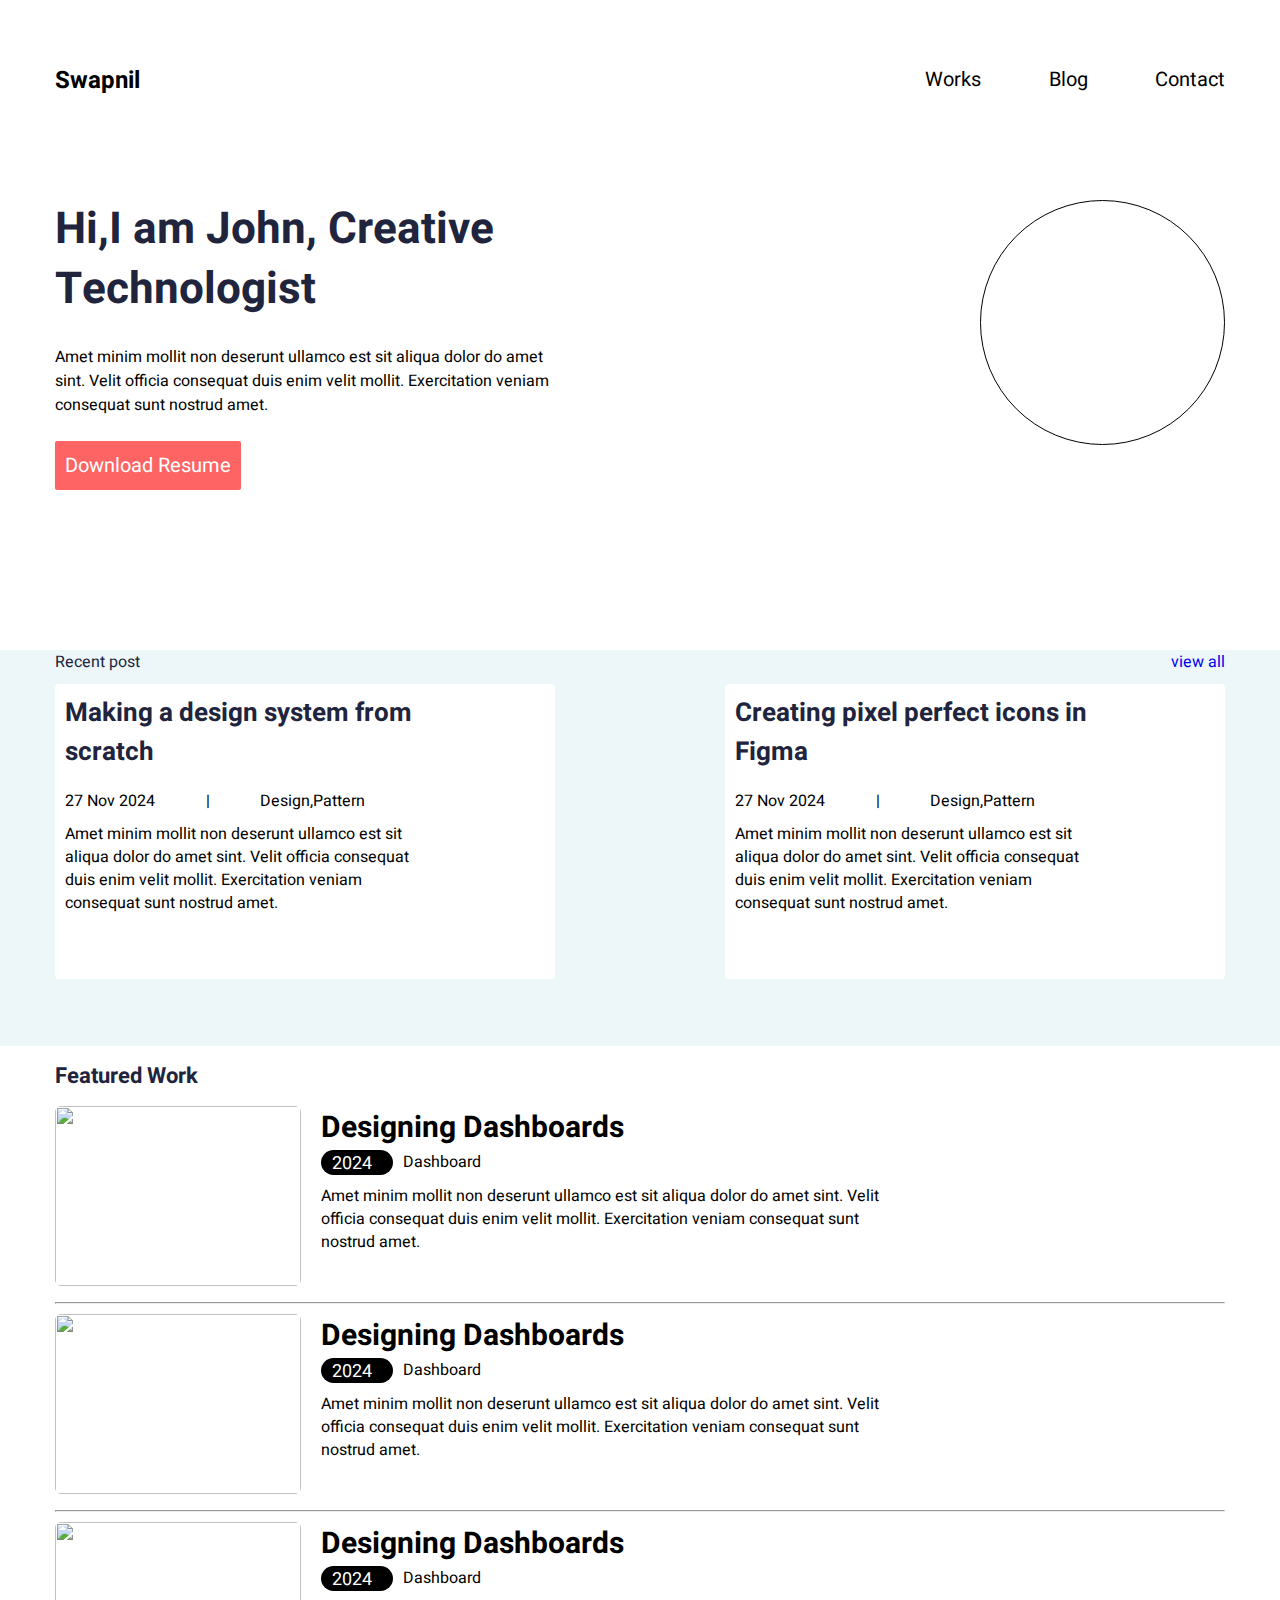
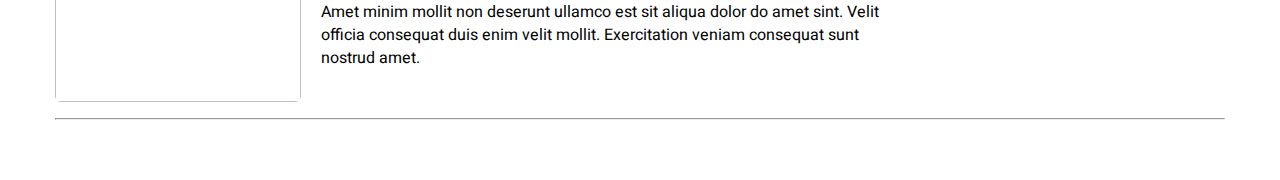
==== Assignment2/index.html @ c5587841 "added" ====
<!DOCTYPE html>
<html lang="en">
  <head>
    <meta charset="UTF-8" />
    <meta name="viewport" content="width=device-width, initial-scale=1.0" />
    <title>Assignment2</title>
    <link rel="stylesheet" href="CSS/style.css" />
    <link rel="preconnect" href="https://fonts.googleapis.com" />
    <link rel="preconnect" href="https://fonts.gstatic.com" crossorigin />
    <link
      href="https://fonts.googleapis.com/css2?family=DM+Sans:ital,opsz,wght@0,9..40,100..1000;1,9..40,100..1000&family=Heebo:wght@100..900&family=Lato:wght@400;700&family=Montserrat:ital,wght@0,100..900;1,100..900&family=Open+Sans:ital,wght@0,300..800;1,300..800&family=Poppins:wght@300;400;600;700&display=swap"
      rel="stylesheet"
    />
  </head>
  <body>
    <header class="header">
      <div class="left-header">
        <h2>Swapnil</h2>
      </div>

      <div class="right-header">
        <ul>
          <li><a href="#">Works</a></li>
          <li><a href="#">Blog</a></li>
          <li><a href="#">Contact</a></li>
        </ul>
      </div>
    </header>

    <main class="main">
      <div class="first-main">
        <div class="content">
          <h2 class="intro">Hi,I am John, Creative Technologist</h2>

          <p>
            Amet minim mollit non deserunt ullamco est sit aliqua dolor do amet
            sint. Velit officia consequat duis enim velit mollit. Exercitation
            veniam consequat sunt nostrud amet.
          </p>
          <a href="#" download="file.pdf">Download Resume</a>
        </div>

        <div class="img-container"></div>
      </div>

      <div class="second-main">
        <div class="second1">
          <ul>
            <li><a href="#" class="recent">Recent post</a></li>
            <li><a href="#">view all</a></li>
          </ul>
        </div>

        <div class="second2">
          <div class="design-system">
            <h2>Making a design system from scratch</h2>

            <div class="date">
              <ul>
                <li>27 Nov 2024</li>
                <li>|</li>
                <li>Design,Pattern</li>
              </ul>
            </div>

            <p>
              Amet minim mollit non deserunt ullamco est sit aliqua dolor do
              amet sint. Velit officia consequat duis enim velit mollit.
              Exercitation veniam consequat sunt nostrud amet.
            </p>
          </div>

          <div class="perfect-icon">
            <h2>Creating pixel perfect icons in Figma</h2>

            <div class="date">
              <ul>
                <li>27 Nov 2024</li>
                <li>|</li>
                <li>Design,Pattern</li>
              </ul>
            </div>

            <p>
              Amet minim mollit non deserunt ullamco est sit aliqua dolor do
              amet sint. Velit officia consequat duis enim velit mollit.
              Exercitation veniam consequat sunt nostrud amet.
            </p>
          </div>
        </div>
      </div>

      <div class="third-main">
        <h3>Featured Work</h3>

        <div class="third1">
          <img src="" alt="" />

          <div class="third11">
            <h2>Designing Dashboards</h2>

            <ul>
              <li class="year">2024</li>
              <li>Dashboard</li>
            </ul>

            <p>
              Amet minim mollit non deserunt ullamco est sit aliqua dolor do
              amet sint. Velit officia consequat duis enim velit mollit.
              Exercitation veniam consequat sunt nostrud amet.
            </p>
          </div>
        </div>

        <hr />

        <div class="third1">
          <img src="" alt="" />

          <div class="third11">
            <h2>Designing Dashboards</h2>

            <ul>
              <li class="year">2024</li>
              <li>Dashboard</li>
            </ul>

            <p>
              Amet minim mollit non deserunt ullamco est sit aliqua dolor do
              amet sint. Velit officia consequat duis enim velit mollit.
              Exercitation veniam consequat sunt nostrud amet.
            </p>
          </div>
        </div>

        <hr />

        <div class="third1">
          <img src="" alt="" />

          <div class="third11">
            <h2>Designing Dashboards</h2>

            <ul>
              <li class="year">2024</li>
              <li>Dashboard</li>
            </ul>

            <p>
              Amet minim mollit non deserunt ullamco est sit aliqua dolor do
              amet sint. Velit officia consequat duis enim velit mollit.
              Exercitation veniam consequat sunt nostrud amet.
            </p>
          </div>
        </div>

        <hr />
      </div>

      <div class="logos">
        <a href="Image/fb.png"></a>
        <a href="Image/Group.png"></a>
        <a href="Image/insta.png"></a>
        <a href="Image/Linkedin.png"></a>
      </div>
    </main>
  </body>
</html>
---- Assignment2/CSS/style.css ----
* {
  margin: 0;
  padding: 0;
  font-family: "Heebo", sans-serif;
}

.header {
  display: flex;
  width: 1170px;
  height: 40px;
  margin: 60px auto;
  justify-content: space-between;
  align-items: center;
  margin-bottom: 100px;
}

a {
  text-decoration: none;
}

li {
  list-style-type: none;
}

.left-header {
  display: flex;
}

.right-header {
  ul {
    width: 300px;
    display: flex;
    justify-content: space-between;
  }

  a {
    width: 57px;
    height: 43px;
    color: #000000;
    font-size: 20px;
    line-height: 30px;
  }
}

.main {
  /* width: 1170px; */
  margin: 60px auto;
}

.first-main {
  width: 1170px;
  display: flex;
  flex-direction: row;
  justify-content: space-between;
  margin: 0 auto;
  height: 50vh;
}

.content {
  width: 506px;
  height: 105px;

  .intro {
    width: 506px;
    height: 105px;
    line-height: 60px;
    font-size: 44px;
    color: #21243d;
    margin-bottom: 40px;
  }

  p {
    width: 497px;
    height: 66px;
    line-height: 24px;
    font-size: 16px;
    columns: #21243d;
    margin-bottom: 40px;
  }

  a {
    background-color: #ff6464;
    width: 167px;
    height: 21px;
    line-height: 30px;
    font-size: 20px;
    border-radius: 2px;
    padding: 10px 10px;
    color: #ffffff;
  }
}

.img-container {
  width: 243px;
  height: 243px;
  border-radius: 50%;
  border: 1px solid black;
  background-image: url("image.jpg");
}

.second-main {
  background-color: #edf7fa;
  height: 396px;
}

.second1 {
  width: 1170px;
  margin: 0 auto;
  margin-bottom: 10px;

  ul {
    display: flex;
    justify-content: space-between;

    .recent {
      color: #21243d;
    }
  }
}

.second2 {
  width: 1170px;
  display: flex;
  justify-content: space-between;
  margin: 0 auto;

  p {
    width: 368px;
    height: 117px;
    line-height: 23px;
    font-size: 16px;
    columns: #21243d;
    margin-bottom: 5px;
    margin: 10px;
  }

  .date ul {
    width: 300px;
    display: flex;
    justify-content: space-between;
    margin-bottom: 10px;
    margin: 10px;
  }

  h2 {
    margin: 10px;
    width: 374px;
    height: 85px;
    font-size: 26px;
    line-height: 39px;
    color: #21243d;
  }
}

.design-system {
  width: 500px;
  height: 295px;
  background-color: #ffffff;
  border-radius: 4px;
}

.perfect-icon {
  width: 500px;
  height: 295px;
  background-color: #ffffff;
  border-radius: 4px;
}

.third-main {
  width: 1170px;
  margin: 0 auto;

  h3 {
    width: 152px;
    height: 60px;
    line-height: 60px;
    font-size: 22px;
    color: #21243d;
  }
}

.third1 {
  display: flex;
  gap: 20px;

  img {
    width: 246px;
    height: 180px;
    border-radius: 6px;
  }
}

.third11 {
  h2 {
    width: 305px;
    height: 44px;
    font-size: 30px;
    line-height: 44px;
  }

  ul {
    display: flex;
    margin-bottom: 10px;
  }

  li {
    padding-right: 10px;
  }

  p {
    width: 580px;
    height: 117px;
    font-size: 16px;
    line-height: 23px;
  }

  .year {
    color: #ffffff;
    background-color: #000000;
    height: 25px;
    width: 62px;
    font-size: 18px;
    border-radius: 16px;
    text-align: center;
    margin-right: 10px;
  }
}

hr {
  margin-bottom: 10px;
}
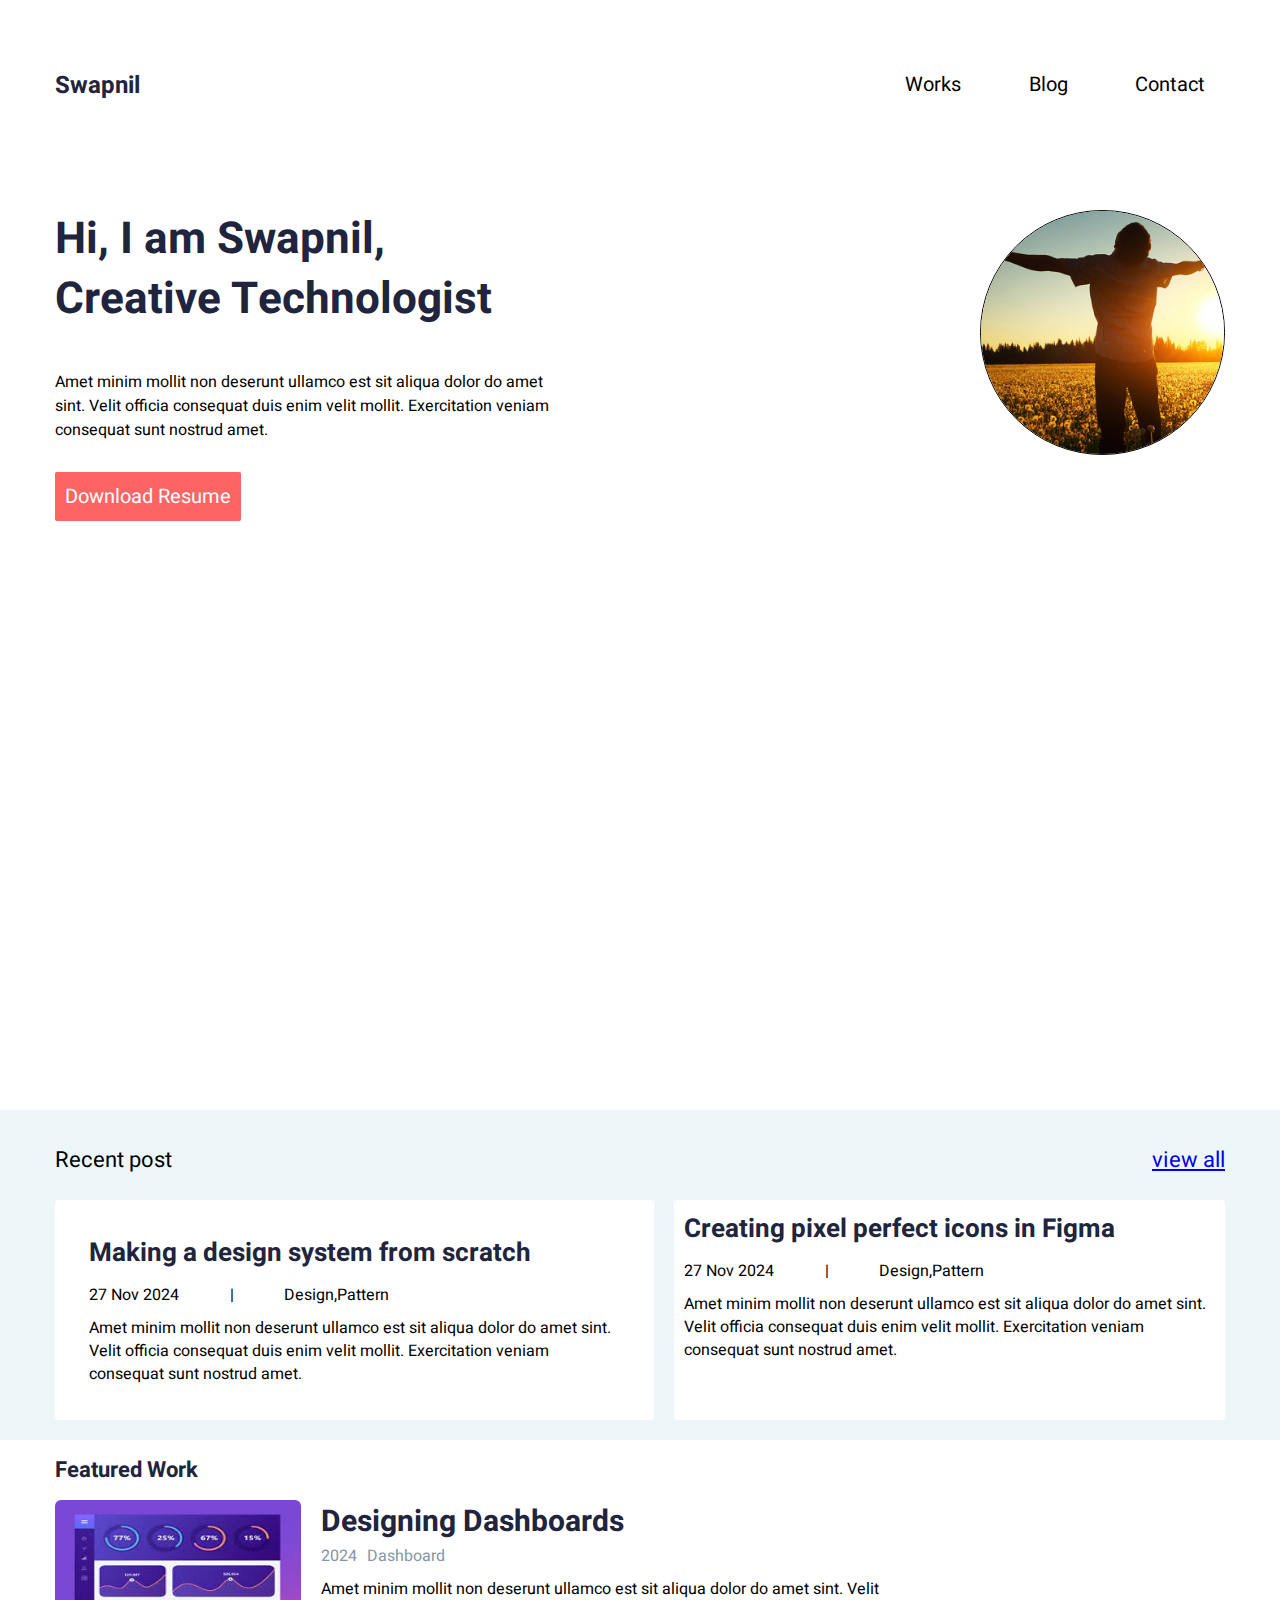
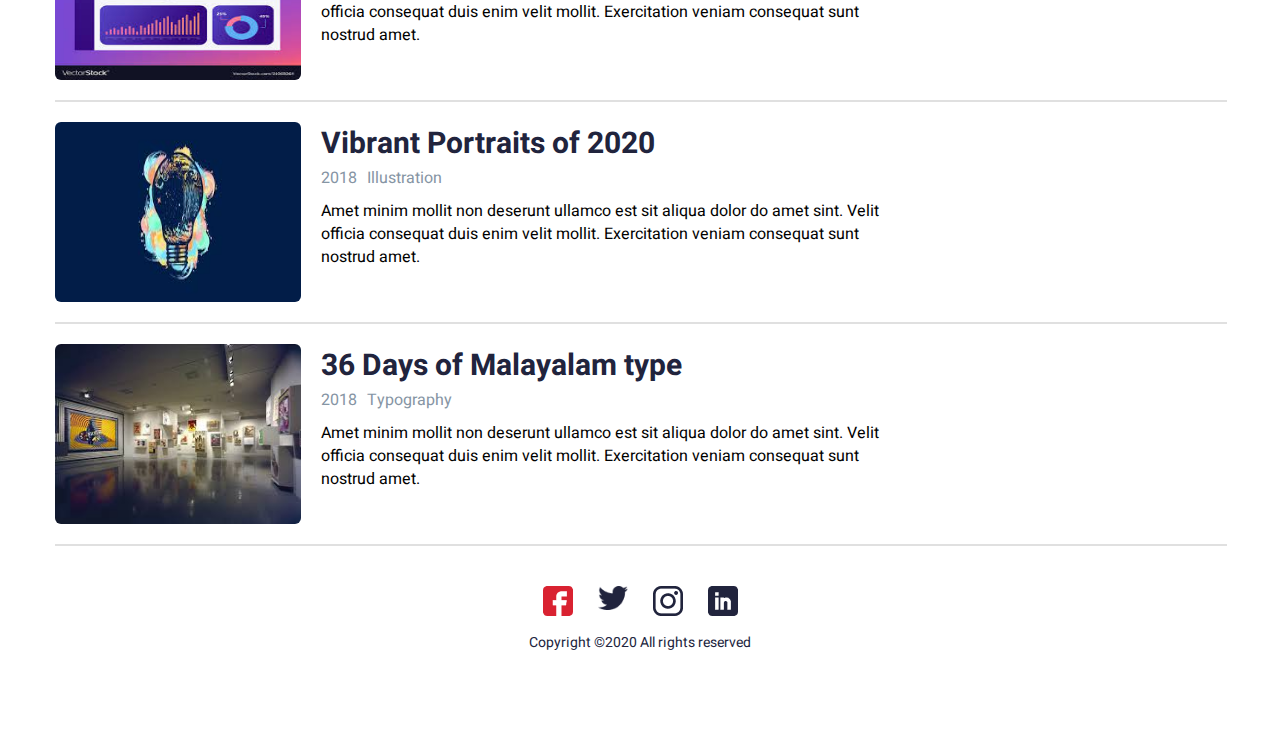
==== commit 6479405a: "changes" ====
--- a/Assignment2/index.html
+++ b/Assignment2/index.html
@@ -4,7 +4,7 @@
     <meta charset="UTF-8" />
     <meta name="viewport" content="width=device-width, initial-scale=1.0" />
     <title>Assignment2</title>
-    <link rel="stylesheet" href="CSS/style.css" />
+    <link rel="stylesheet" href="css/style.css" />
     <link rel="preconnect" href="https://fonts.googleapis.com" />
     <link rel="preconnect" href="https://fonts.gstatic.com" crossorigin />
     <link
@@ -15,7 +15,7 @@
   <body>
     <header class="header">
       <div class="left-header">
-        <h2>Swapnil</h2>
+        <a href="#"><h2>Swapnil</h2></a>
       </div>
 
       <div class="right-header">
@@ -27,10 +27,10 @@
       </div>
     </header>
 
-    <main class="main">
+    <main class="container">
       <div class="first-main">
         <div class="content">
-          <h2 class="intro">Hi,I am John, Creative Technologist</h2>
+          <h2 class="intro">Hi, I am Swapnil, Creative Technologist</h2>
 
           <p>
             Amet minim mollit non deserunt ullamco est sit aliqua dolor do amet
@@ -40,19 +40,19 @@
           <a href="#" download="file.pdf">Download Resume</a>
         </div>
 
-        <div class="img-container"></div>
+        <img src="Image/image.jpg" class="img-container" />
       </div>
 
       <div class="second-main">
         <div class="second1">
           <ul>
-            <li><a href="#" class="recent">Recent post</a></li>
+            <li>Recent post</li>
             <li><a href="#">view all</a></li>
           </ul>
         </div>
 
         <div class="second2">
-          <div class="design-system">
+          <div class="post">
             <h2>Making a design system from scratch</h2>
 
             <div class="date">
@@ -70,7 +70,7 @@
             </p>
           </div>
 
-          <div class="perfect-icon">
+          <div class="post1">
             <h2>Creating pixel perfect icons in Figma</h2>
 
             <div class="date">
@@ -94,9 +94,9 @@
         <h3>Featured Work</h3>
 
         <div class="third1">
-          <img src="" alt="" />
+          <img src="Image/dashboard.jpg" alt="" />
 
-          <div class="third11">
+          <div class="cardinfo">
             <h2>Designing Dashboards</h2>
 
             <ul>
@@ -115,14 +115,14 @@
         <hr />
 
         <div class="third1">
-          <img src="" alt="" />
+          <img src="Image/Illustration.jpg" alt="" />
 
-          <div class="third11">
-            <h2>Designing Dashboards</h2>
+          <div class="cardinfo">
+            <h2>Vibrant Portraits of 2020</h2>
 
             <ul>
-              <li class="year">2024</li>
-              <li>Dashboard</li>
+              <li class="year">2018</li>
+              <li>Illustration</li>
             </ul>
 
             <p>
@@ -136,14 +136,14 @@
         <hr />
 
         <div class="third1">
-          <img src="" alt="" />
+          <img src="Image/Typography.jpg" alt="" />
 
-          <div class="third11">
-            <h2>Designing Dashboards</h2>
+          <div class="cardinfo">
+            <h2>36 Days of Malayalam type</h2>
 
             <ul>
-              <li class="year">2024</li>
-              <li>Dashboard</li>
+              <li class="year">2018</li>
+              <li>Typography</li>
             </ul>
 
             <p>
@@ -157,12 +157,15 @@
         <hr />
       </div>
 
-      <div class="logos">
-        <a href="Image/fb.png"></a>
-        <a href="Image/Group.png"></a>
-        <a href="Image/insta.png"></a>
-        <a href="Image/Linkedin.png"></a>
-      </div>
+      <footer class="footer">
+        <div class="social-icons">
+          <a href="#"><img src="Image/fb.png" alt="Facebook" /></a>
+          <a href="#"><img src="Image/Group.png" alt="Group" /></a>
+          <a href="#"><img src="Image/insta.png" alt="Instagram" /></a>
+          <a href="#"><img src="Image/Linkedin.png" alt="LinkedIn" /></a>
+        </div>
+        <p>Copyright ©2020 All rights reserved</p>
+      </footer>
     </main>
   </body>
 </html>
--- a/Assignment2/css/style.css
+++ b/Assignment2/css/style.css
@@ -0,0 +1,256 @@
+* {
+  margin: 0;
+  padding: 0;
+  font-family: "Heebo", sans-serif;
+}
+
+.header {
+  display: flex;
+  width: 1170px;
+  margin: 60px auto;
+  justify-content: space-between;
+  align-items: center;
+  margin-bottom: 100px;
+}
+
+h2 {
+  color: #21243d;
+}
+
+a {
+  text-decoration: none;
+}
+
+li {
+  list-style-type: none;
+}
+
+.left-header {
+  display: flex;
+}
+
+.right-header ul {
+  width: 300px;
+  display: flex;
+  justify-content: space-between;
+  padding: 10px 20px;
+  gap: 20px;
+}
+
+.right-header a {
+  width: 57px;
+  color: #000000;
+  font-size: 20px;
+  line-height: 30px;
+}
+
+.container {
+  margin: 60px auto;
+}
+
+.first-main {
+  width: 1170px;
+  display: flex;
+  flex-direction: row;
+  justify-content: space-between;
+  margin: 0 auto;
+  height: 100vh;
+}
+
+.content {
+  width: 506px;
+}
+
+.content .intro {
+  width: 506px;
+  line-height: 60px;
+  font-size: 44px;
+  color: #21243d;
+  margin-bottom: 40px;
+}
+
+.content p {
+  width: 497px;
+  line-height: 24px;
+  font-size: 16px;
+  columns: #21243d;
+  margin-bottom: 40px;
+}
+
+.content a {
+  background-color: #ff6464;
+  width: 167px;
+  line-height: 30px;
+  font-size: 20px;
+  border-radius: 2px;
+  padding: 10px 10px;
+  color: #ffffff;
+}
+
+.img-container {
+  width: 243px;
+  height: 243px;
+  border-radius: 50%;
+  border: 1px solid black;
+  object-fit: cover;
+}
+
+.second-main {
+  background-color: #edf7fa;
+  padding: 20px;
+}
+
+.second1 {
+  width: 1170px;
+  margin: 0 auto;
+  margin-bottom: 10px;
+}
+
+.second1 ul .recent {
+  color: #21243d;
+}
+
+.second1 ul {
+  display: flex;
+  justify-content: space-between;
+}
+
+.second1 li a {
+  text-decoration: underline;
+}
+
+.second1 li {
+  font-size: 22px;
+  line-height: 60px;
+}
+
+.second2 {
+  display: flex;
+  margin: 0 auto;
+  gap: 20px;
+  max-width: 1170px;
+}
+
+.second2 p {
+  line-height: 23px;
+  font-size: 16px;
+  columns: #21243d;
+  margin: 10px;
+}
+
+.second2 .date ul {
+  width: 300px;
+  display: flex;
+  justify-content: space-between;
+  margin-bottom: 10px;
+  margin: 10px;
+}
+
+.second2 h2 {
+  margin: 10px;
+  font-size: 26px;
+  line-height: 39px;
+  color: #21243d;
+}
+
+.post {
+  background-color: #ffffff;
+  border-radius: 4px;
+  padding: 24px;
+}
+
+.post1 {
+  background-color: #ffffff;
+  border-radius: 4px;
+}
+
+.third-main {
+  width: 1170px;
+  margin: 0 auto;
+}
+
+.third-main h3 {
+  width: 152px;
+  line-height: 60px;
+  font-size: 22px;
+  color: #21243d;
+}
+
+.third1 {
+  display: flex;
+  gap: 20px;
+}
+
+.third1 img {
+  width: 246px;
+  height: 180px;
+  border-radius: 6px;
+}
+
+.cardinfo h2 {
+  font-size: 30px;
+  line-height: 44px;
+}
+
+.cardinfo ul {
+  display: flex;
+  margin-bottom: 10px;
+}
+
+.cardinfo li {
+  padding-right: 10px;
+  color: #8695a4;
+}
+
+.cardinfo p {
+  width: 580px;
+  font-size: 16px;
+  line-height: 23px;
+}
+
+.cardinfo.year {
+  color: #ffffff;
+  background-color: #000000;
+  width: 62px;
+  font-size: 18px;
+  border-radius: 16px;
+  text-align: center;
+  margin-right: 10px;
+}
+
+hr {
+  width: 1170px;
+  margin-top: 20px;
+  margin-bottom: 20px;
+  border: 1px solid #e0e0e0;
+}
+
+.footer {
+  display: flex;
+  flex-direction: column;
+  align-items: center;
+  justify-content: center;
+  text-align: center;
+  padding: 20px;
+}
+
+.social-icons {
+  display: flex;
+  gap: 25px;
+}
+
+.social-icons img {
+  width: 30px;
+}
+
+.footer a {
+  display: inline-block;
+}
+
+.footer p {
+  margin-top: 10px;
+  width: 222px;
+  font-size: 14px;
+  line-height: 20px;
+  color: #21243d;
+}
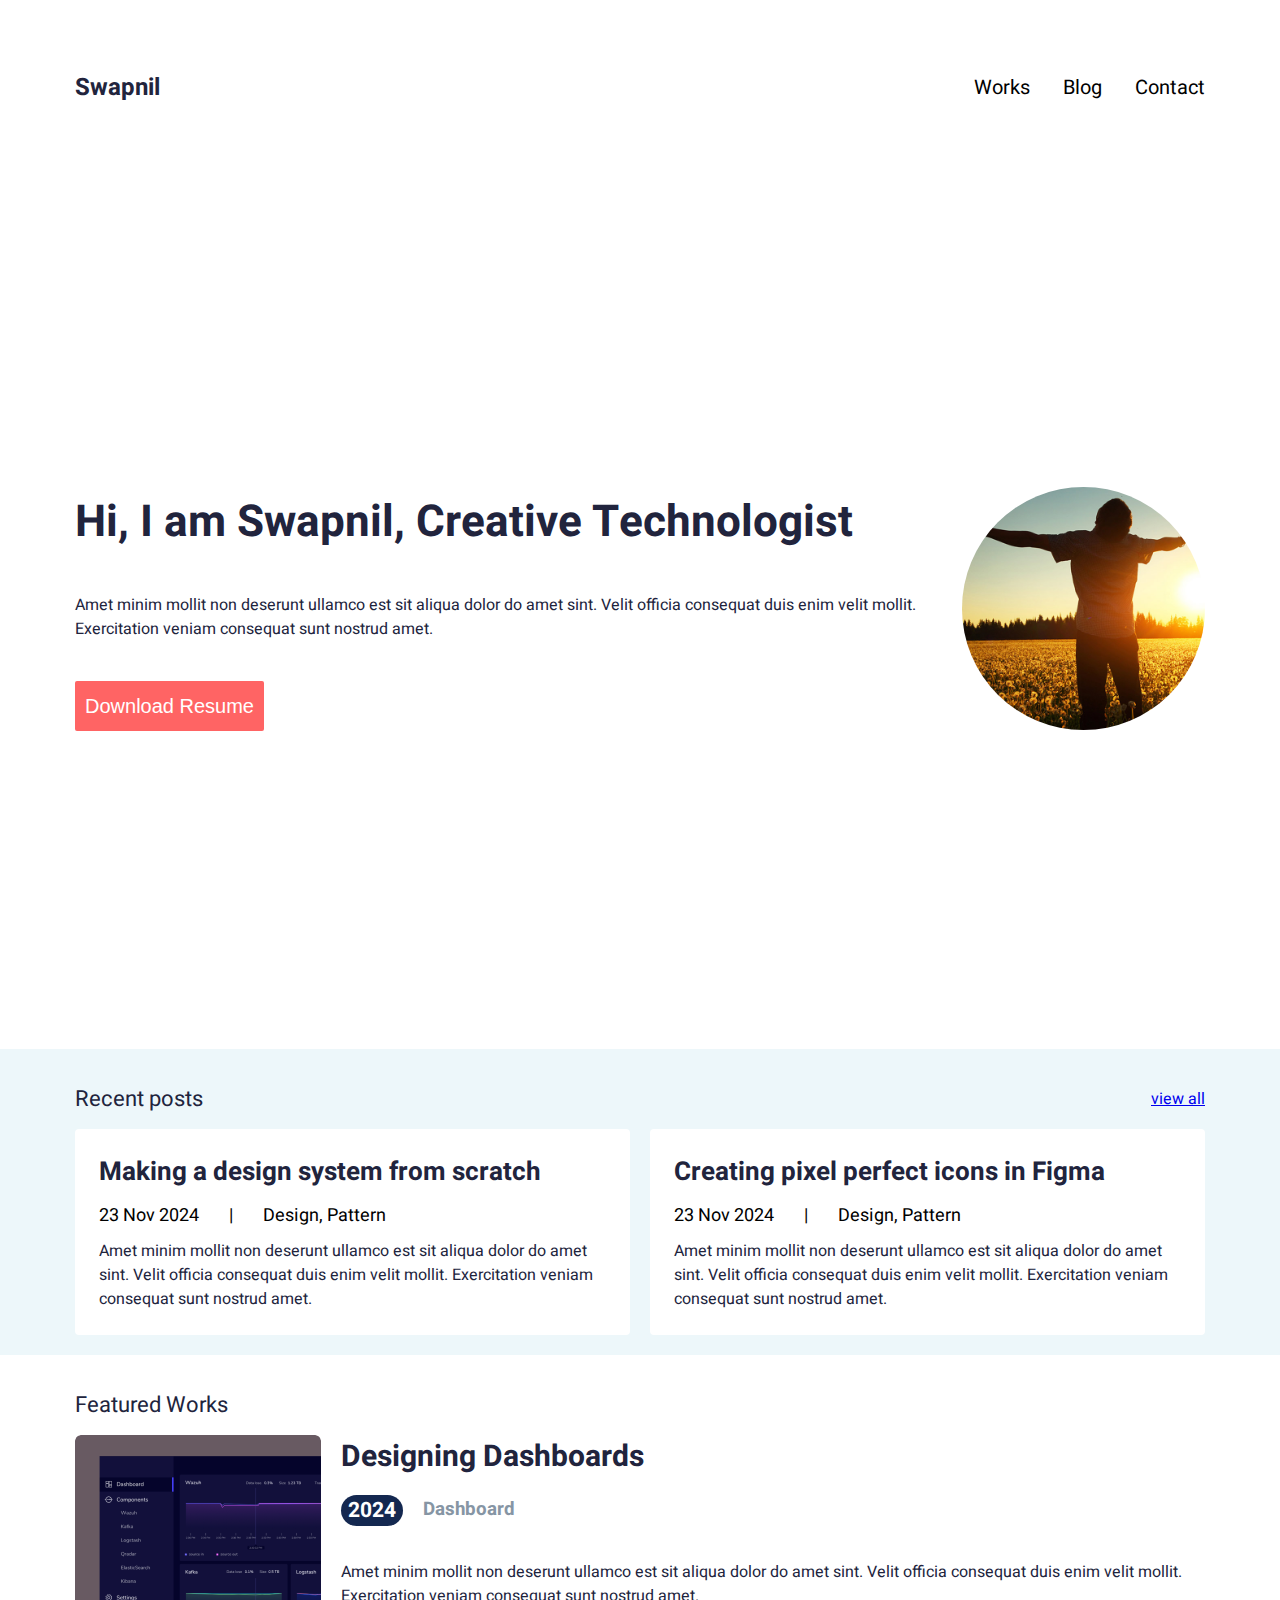
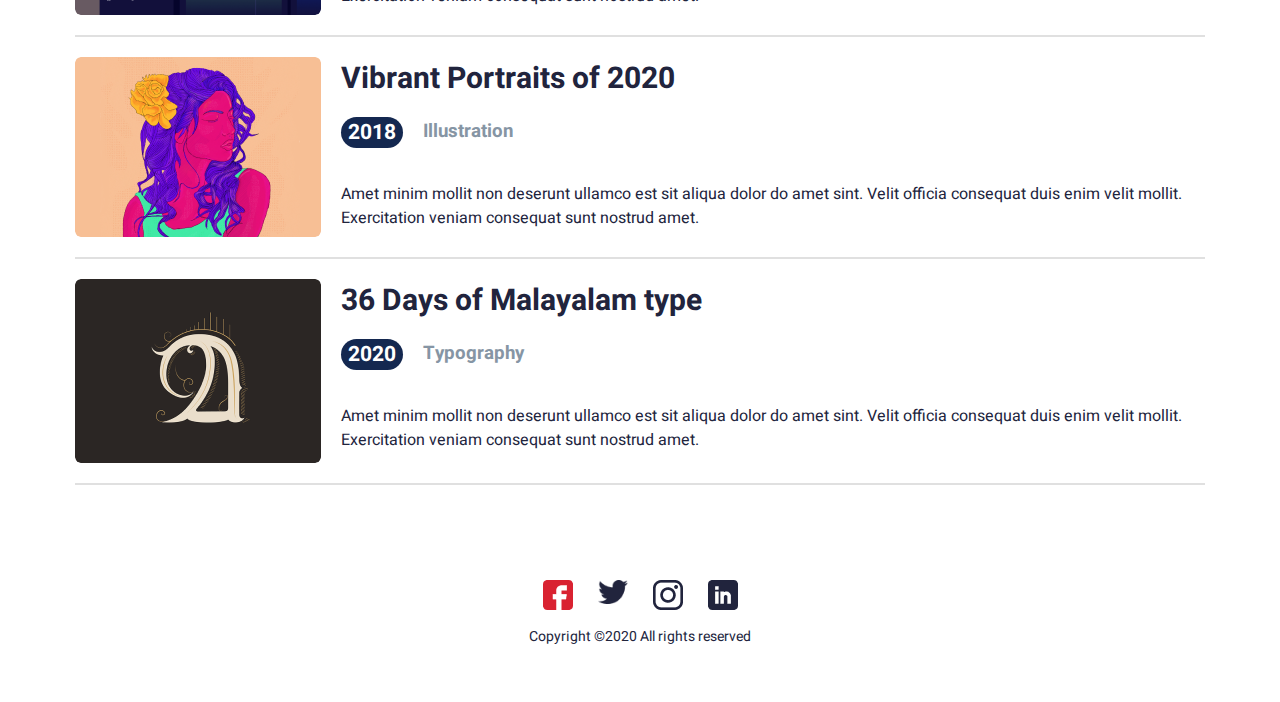
==== commit 20613ab2: "initial" ====
--- a/Assignment2/index.html
+++ b/Assignment2/index.html
@@ -13,158 +13,203 @@
     />
   </head>
   <body>
-    <header class="header">
-      <div class="left-header">
-        <a href="#"><h2>Swapnil</h2></a>
-      </div>
-
-      <div class="right-header">
-        <ul>
-          <li><a href="#">Works</a></li>
-          <li><a href="#">Blog</a></li>
-          <li><a href="#">Contact</a></li>
-        </ul>
+    <header class="wrapHeader">
+      <div class="container">
+        <div class="header">
+          <div class="leftHeader">
+            <a href="#"><h2>Swapnil</h2></a>
+          </div>
+
+          <div class="rightHeader">
+            <ul>
+              <li><a href="#">Works</a></li>
+              <li><a href="#">Blog</a></li>
+              <li><a href="#">Contact</a></li>
+            </ul>
+          </div>
+        </div>
       </div>
     </header>
 
-    <main class="container">
-      <div class="first-main">
-        <div class="content">
-          <h2 class="intro">Hi, I am Swapnil, Creative Technologist</h2>
-
-          <p>
-            Amet minim mollit non deserunt ullamco est sit aliqua dolor do amet
-            sint. Velit officia consequat duis enim velit mollit. Exercitation
-            veniam consequat sunt nostrud amet.
-          </p>
-          <a href="#" download="file.pdf">Download Resume</a>
-        </div>
-
-        <img src="Image/image.jpg" class="img-container" />
-      </div>
-
-      <div class="second-main">
-        <div class="second1">
-          <ul>
-            <li>Recent post</li>
-            <li><a href="#">view all</a></li>
-          </ul>
-        </div>
-
-        <div class="second2">
-          <div class="post">
-            <h2>Making a design system from scratch</h2>
-
-            <div class="date">
-              <ul>
-                <li>27 Nov 2024</li>
-                <li>|</li>
-                <li>Design,Pattern</li>
-              </ul>
-            </div>
-
-            <p>
-              Amet minim mollit non deserunt ullamco est sit aliqua dolor do
-              amet sint. Velit officia consequat duis enim velit mollit.
-              Exercitation veniam consequat sunt nostrud amet.
-            </p>
-          </div>
-
-          <div class="post1">
-            <h2>Creating pixel perfect icons in Figma</h2>
-
-            <div class="date">
-              <ul>
-                <li>27 Nov 2024</li>
-                <li>|</li>
-                <li>Design,Pattern</li>
-              </ul>
-            </div>
-
-            <p>
-              Amet minim mollit non deserunt ullamco est sit aliqua dolor do
-              amet sint. Velit officia consequat duis enim velit mollit.
-              Exercitation veniam consequat sunt nostrud amet.
-            </p>
-          </div>
-        </div>
-      </div>
-
-      <div class="third-main">
-        <h3>Featured Work</h3>
-
-        <div class="third1">
-          <img src="Image/dashboard.jpg" alt="" />
-
-          <div class="cardinfo">
-            <h2>Designing Dashboards</h2>
-
-            <ul>
-              <li class="year">2024</li>
-              <li>Dashboard</li>
-            </ul>
-
-            <p>
-              Amet minim mollit non deserunt ullamco est sit aliqua dolor do
-              amet sint. Velit officia consequat duis enim velit mollit.
-              Exercitation veniam consequat sunt nostrud amet.
-            </p>
-          </div>
-        </div>
-
-        <hr />
-
-        <div class="third1">
-          <img src="Image/Illustration.jpg" alt="" />
-
-          <div class="cardinfo">
-            <h2>Vibrant Portraits of 2020</h2>
-
-            <ul>
-              <li class="year">2018</li>
-              <li>Illustration</li>
-            </ul>
-
-            <p>
-              Amet minim mollit non deserunt ullamco est sit aliqua dolor do
-              amet sint. Velit officia consequat duis enim velit mollit.
-              Exercitation veniam consequat sunt nostrud amet.
-            </p>
-          </div>
-        </div>
-
-        <hr />
-
-        <div class="third1">
-          <img src="Image/Typography.jpg" alt="" />
-
-          <div class="cardinfo">
-            <h2>36 Days of Malayalam type</h2>
-
-            <ul>
-              <li class="year">2018</li>
-              <li>Typography</li>
-            </ul>
-
-            <p>
-              Amet minim mollit non deserunt ullamco est sit aliqua dolor do
-              amet sint. Velit officia consequat duis enim velit mollit.
-              Exercitation veniam consequat sunt nostrud amet.
-            </p>
-          </div>
-        </div>
-
-        <hr />
+    <main>
+      <div class="sectionHero">
+        <div class="container">
+          <div class="hero">
+            <div class="bannerContent">
+              <h2 class="intro">Hi, I am Swapnil, Creative Technologist</h2>
+
+              <p>
+                Amet minim mollit non deserunt ullamco est sit aliqua dolor do
+                amet sint. Velit officia consequat duis enim velit mollit.
+                Exercitation veniam consequat sunt nostrud amet.
+              </p>
+              <button>Download Resume</button>
+            </div>
+
+            <div class="bannerImg">
+              <img src="Image/image.jpg" />
+            </div>
+          </div>
+        </div>
+      </div>
+
+      <div class="recentPostsWrapper">
+        <div class="container">
+          <div class="wrapperItem">
+            <div class="recent">
+              <h2>Recent posts</h2>
+            </div>
+
+            <div>
+              <a href="#">view all</a>
+            </div>
+          </div>
+
+          <div class="recentPosts">
+            <div class="post">
+              <h2>Making a design system from scratch</h2>
+
+              <div class="postDate">
+                <div>
+                  <h3>23 Nov 2024</h3>
+                </div>
+
+                <div>
+                  <h3>|</h3>
+                </div>
+
+                <div>
+                  <h3>Design, Pattern</h3>
+                </div>
+              </div>
+
+              <p>
+                Amet minim mollit non deserunt ullamco est sit aliqua dolor do
+                amet sint. Velit officia consequat duis enim velit mollit.
+                Exercitation veniam consequat sunt nostrud amet.
+              </p>
+            </div>
+
+            <div class="post">
+              <h2>Creating pixel perfect icons in Figma</h2>
+
+              <div class="postDate">
+                <div>
+                  <h3>23 Nov 2024</h3>
+                </div>
+
+                <div>
+                  <h3>|</h3>
+                </div>
+
+                <div>
+                  <h3>Design, Pattern</h3>
+                </div>
+              </div>
+
+              <p>
+                Amet minim mollit non deserunt ullamco est sit aliqua dolor do
+                amet sint. Velit officia consequat duis enim velit mollit.
+                Exercitation veniam consequat sunt nostrud amet.
+              </p>
+            </div>
+          </div>
+        </div>
+      </div>
+
+      <div class="featuredWorksWrapper">
+        <div class="container">
+          <h2 class="feature">Featured Works</h2>
+
+          <div class="card">
+            <img src="Image/dashboard.png" alt="" />
+
+            <div class="cardinfo">
+              <h2>Designing Dashboards</h2>
+
+              <div class="yearUpdate">
+                <div class="year">
+                  <h3>2024</h3>
+                </div>
+                <div>
+                  <h3>Dashboard</h3>
+                </div>
+              </div>
+
+              <p>
+                Amet minim mollit non deserunt ullamco est sit aliqua dolor do
+                amet sint. Velit officia consequat duis enim velit mollit.
+                Exercitation veniam consequat sunt nostrud amet.
+              </p>
+            </div>
+          </div>
+
+          <hr />
+
+          <div class="card">
+            <img src="Image/Illustration.png" alt="" />
+
+            <div class="cardinfo">
+              <h2>Vibrant Portraits of 2020</h2>
+
+              <div class="yearUpdate">
+                <div class="year">
+                  <h3>2018</h3>
+                </div>
+                <div>
+                  <h3>Illustration</h3>
+                </div>
+              </div>
+
+              <p>
+                Amet minim mollit non deserunt ullamco est sit aliqua dolor do
+                amet sint. Velit officia consequat duis enim velit mollit.
+                Exercitation veniam consequat sunt nostrud amet.
+              </p>
+            </div>
+          </div>
+
+          <hr />
+
+          <div class="card">
+            <img src="Image/Typography.png" alt="" />
+
+            <div class="cardinfo">
+              <h2>36 Days of Malayalam type</h2>
+
+              <div class="yearUpdate">
+                <div class="year">
+                  <h3>2020</h3>
+                </div>
+                <div>
+                  <h3>Typography</h3>
+                </div>
+              </div>
+
+              <p>
+                Amet minim mollit non deserunt ullamco est sit aliqua dolor do
+                amet sint. Velit officia consequat duis enim velit mollit.
+                Exercitation veniam consequat sunt nostrud amet.
+              </p>
+            </div>
+          </div>
+
+          <hr />
+        </div>
       </div>
 
       <footer class="footer">
-        <div class="social-icons">
-          <a href="#"><img src="Image/fb.png" alt="Facebook" /></a>
-          <a href="#"><img src="Image/Group.png" alt="Group" /></a>
-          <a href="#"><img src="Image/insta.png" alt="Instagram" /></a>
-          <a href="#"><img src="Image/Linkedin.png" alt="LinkedIn" /></a>
-        </div>
-        <p>Copyright ©2020 All rights reserved</p>
+        <div class="container">
+          <div class="sectionFooter">
+            <div class="social-icons">
+              <a href="#"><img src="Image/fb.png" alt="Facebook" /></a>
+              <a href="#"><img src="Image/Group.png" alt="Group" /></a>
+              <a href="#"><img src="Image/insta.png" alt="Instagram" /></a>
+              <a href="#"><img src="Image/Linkedin.png" alt="LinkedIn" /></a>
+            </div>
+            <p>Copyright ©2020 All rights reserved</p>
+          </div>
+        </div>
       </footer>
     </main>
   </body>
--- a/Assignment2/css/style.css
+++ b/Assignment2/css/style.css
@@ -1,20 +1,29 @@
 * {
   margin: 0;
   padding: 0;
+  box-sizing: border-box;
+}
+
+body {
   font-family: "Heebo", sans-serif;
 }
 
+.container {
+  max-width: 1170px;
+  margin: 0 auto;
+  padding: 20px;
+}
+
 .header {
   display: flex;
-  width: 1170px;
-  margin: 60px auto;
-  justify-content: space-between;
-  align-items: center;
-  margin-bottom: 100px;
+  justify-content: space-between;
+  align-items: center;
+  margin: 50px auto;
 }
 
 h2 {
   color: #21243d;
+  font-weight: 700;
 }
 
 a {
@@ -25,132 +34,125 @@
   list-style-type: none;
 }
 
-.left-header {
-  display: flex;
-}
-
-.right-header ul {
-  width: 300px;
-  display: flex;
-  justify-content: space-between;
-  padding: 10px 20px;
-  gap: 20px;
-}
-
-.right-header a {
-  width: 57px;
+p {
+  line-height: 24px;
+  font-size: 16px;
+  font-weight: 400;
+  color: #21243d;
+}
+
+.leftHeader {
+  display: flex;
+}
+
+.leftHeader a :hover {
+  color: magenta;
+}
+
+.rightHeader ul {
+  display: flex;
+  justify-content: space-between;
+  gap: 33px;
+}
+
+.rightHeader a {
   color: #000000;
   font-size: 20px;
   line-height: 30px;
 }
 
-.container {
-  margin: 60px auto;
-}
-
-.first-main {
-  width: 1170px;
+.rightHeader a:hover {
+  color: aqua;
+}
+
+.hero {
   display: flex;
   flex-direction: row;
   justify-content: space-between;
   margin: 0 auto;
-  height: 100vh;
-}
-
-.content {
-  width: 506px;
-}
-
-.content .intro {
-  width: 506px;
+  min-height: calc(100vh - 66px);
+  align-items: center;
+  gap: 30px;
+}
+
+.bannerContent .intro {
   line-height: 60px;
   font-size: 44px;
   color: #21243d;
   margin-bottom: 40px;
 }
 
-.content p {
-  width: 497px;
-  line-height: 24px;
-  font-size: 16px;
-  columns: #21243d;
+.bannerContent p {
   margin-bottom: 40px;
 }
 
-.content a {
+.bannerContent button {
   background-color: #ff6464;
-  width: 167px;
+  color: #ffffff;
   line-height: 30px;
   font-size: 20px;
   border-radius: 2px;
   padding: 10px 10px;
-  color: #ffffff;
-}
-
-.img-container {
+  border: none;
+}
+
+button:hover {
+  cursor: pointer;
+  background-color: #c52d2d;
+}
+
+.bannerImg img {
   width: 243px;
   height: 243px;
   border-radius: 50%;
-  border: 1px solid black;
   object-fit: cover;
-}
-
-.second-main {
+  border: none;
+}
+
+.recentPostsWrapper {
   background-color: #edf7fa;
-  padding: 20px;
-}
-
-.second1 {
-  width: 1170px;
-  margin: 0 auto;
-  margin-bottom: 10px;
-}
-
-.second1 ul .recent {
-  color: #21243d;
-}
-
-.second1 ul {
-  display: flex;
-  justify-content: space-between;
-}
-
-.second1 li a {
-  text-decoration: underline;
-}
-
-.second1 li {
+}
+
+.wrapperItem {
+  display: flex;
+  justify-content: space-between;
+  align-items: center;
+}
+
+.recent h2 {
   font-size: 22px;
   line-height: 60px;
-}
-
-.second2 {
-  display: flex;
-  margin: 0 auto;
+  font-weight: 400;
+}
+
+.wrapperItem a {
+  text-decoration: underline;
+}
+
+.recentPosts {
+  display: flex;
   gap: 20px;
-  max-width: 1170px;
-}
-
-.second2 p {
-  line-height: 23px;
-  font-size: 16px;
-  columns: #21243d;
-  margin: 10px;
-}
-
-.second2 .date ul {
-  width: 300px;
-  display: flex;
-  justify-content: space-between;
+}
+
+.post h2 {
   margin-bottom: 10px;
-  margin: 10px;
-}
-
-.second2 h2 {
-  margin: 10px;
+}
+
+.recentPosts .postDate {
+  display: flex;
+  margin-bottom: 10px;
+  gap: 30px;
+}
+
+.postDate h3 {
+  font-weight: 400;
+  font-size: 18px;
+  line-height: 27px;
+}
+
+.recentPosts h2 {
   font-size: 26px;
   line-height: 39px;
-  color: #21243d;
 }
 
 .post {
@@ -159,79 +161,67 @@
   padding: 24px;
 }
 
-.post1 {
-  background-color: #ffffff;
-  border-radius: 4px;
-}
-
-.third-main {
-  width: 1170px;
+.post:hover {
+  background-color: antiquewhite;
+}
+
+.featuredWorksWrapper {
   margin: 0 auto;
 }
 
-.third-main h3 {
-  width: 152px;
+.feature {
   line-height: 60px;
   font-size: 22px;
-  color: #21243d;
-}
-
-.third1 {
+  font-weight: 400;
+}
+
+.card {
   display: flex;
   gap: 20px;
 }
 
-.third1 img {
+.card img {
   width: 246px;
-  height: 180px;
   border-radius: 6px;
 }
 
 .cardinfo h2 {
   font-size: 30px;
   line-height: 44px;
-}
-
-.cardinfo ul {
-  display: flex;
-  margin-bottom: 10px;
-}
-
-.cardinfo li {
+  margin-bottom: 16px;
+}
+
+.yearUpdate {
+  display: flex;
+  gap: 20px;
   padding-right: 10px;
   color: #8695a4;
-}
-
-.cardinfo p {
-  width: 580px;
-  font-size: 16px;
-  line-height: 23px;
-}
-
-.cardinfo.year {
+  margin-bottom: 34px;
+}
+
+.year {
   color: #ffffff;
-  background-color: #000000;
+  background-color: #142850;
   width: 62px;
   font-size: 18px;
   border-radius: 16px;
   text-align: center;
-  margin-right: 10px;
 }
 
 hr {
-  width: 1170px;
+  width: 100%;
   margin-top: 20px;
   margin-bottom: 20px;
   border: 1px solid #e0e0e0;
 }
 
 .footer {
+  padding: 35px;
+}
+.sectionFooter {
   display: flex;
   flex-direction: column;
   align-items: center;
-  justify-content: center;
-  text-align: center;
-  padding: 20px;
 }
 
 .social-icons {
@@ -252,5 +242,58 @@
   width: 222px;
   font-size: 14px;
   line-height: 20px;
-  color: #21243d;
-}
+}
+
+@media (max-width: 768px) {
+  .container {
+    width: 100%;
+  }
+  .header {
+    display: none;
+  }
+  .hero {
+    display: flex;
+    flex-direction: column-reverse;
+    justify-content: center;
+    align-content: center;
+    text-align: center;
+  }
+
+  .recentPosts {
+    display: flex;
+    flex-direction: column;
+  }
+
+  .recent h2 {
+    display: flex;
+    justify-content: center;
+  }
+
+  .feature {
+    text-align: center;
+  }
+
+  .card {
+    display: flex;
+    flex-direction: column;
+  }
+
+  .wrapperItem a {
+    display: none;
+  }
+
+  .card img {
+    width: 100%;
+  }
+
+  .sectionFooter {
+    display: flex;
+    flex-direction: column;
+    align-items: center;
+  }
+  .wrapperItem {
+    display: flex;
+    justify-content: center;
+    align-items: center;
+  }
+}
